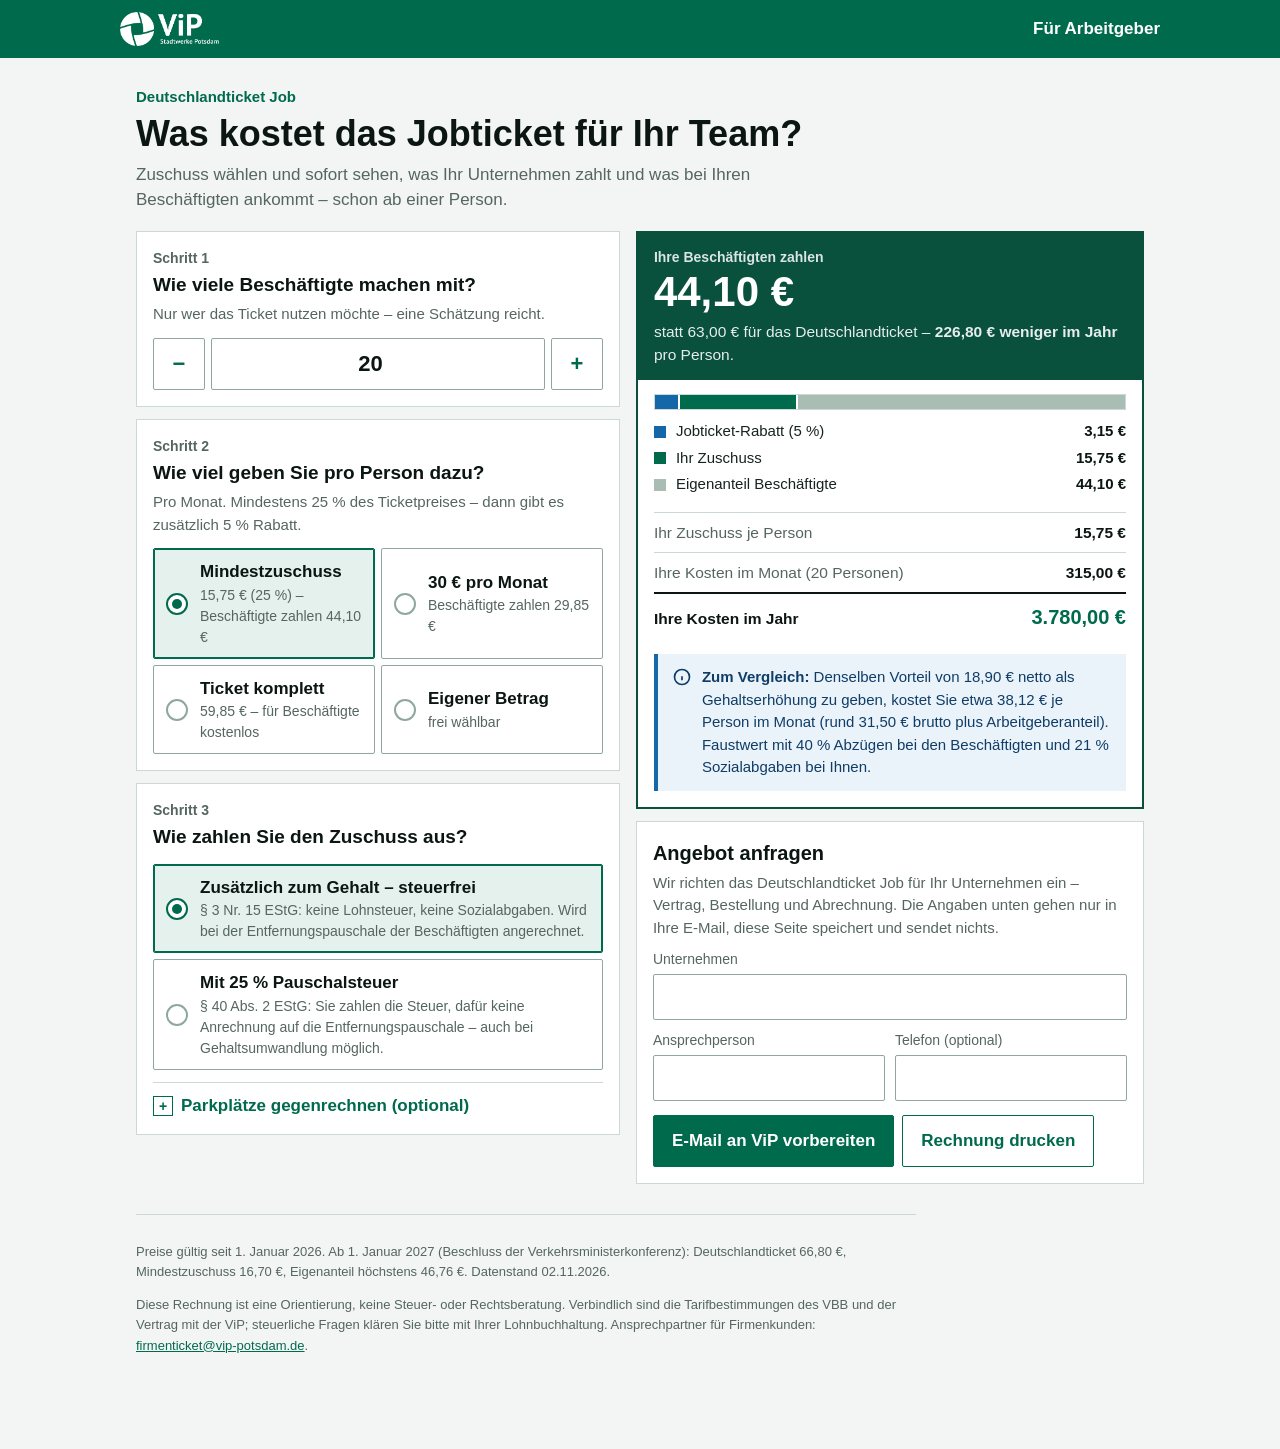
==== jobticket/index.html @ 69310c90 "Preispflege fürs Team und sachlicheres Design - preispflege/index.html: Preise im Tarifberater und J" ====
<!doctype html>
<html lang="de">
<head>
<meta charset="utf-8">
<meta name="viewport" content="width=device-width, initial-scale=1, viewport-fit=cover">
<meta name="color-scheme" content="light dark">
<meta name="description" content="Was kostet das Deutschlandticket Job für Ihr Unternehmen? Zuschuss wählen, Kosten und Vorteil für Ihre Beschäftigten sofort sehen.">
<title>Jobticket-Rechner</title>
<style>
/* ============================================================
   ViP Jobticket-Rechner - eine Datei, keine Abhängigkeiten.
   Gestaltung "sachlich": eckig wie Haltestellenbeschilderung,
   flache Flächen, feste Linien, keine Schatten, keine Pillen,
   Systemschrift. Farben: ViP-Waldgrün #006A4D, Dunkelgrün #09503D,
   Seegrün #008963; Windrad-Orange/Blau nur für Hinweise.
   ============================================================ */
:root {
  --page: #F2F5F4;
  --surface: #FFFFFF;
  --tint: #E5F1ED;
  --line: #CBD8D3;
  --line-strong: #8FA79E;
  --ink: #16241F;
  --ink-strong: #0B1612;
  --muted: #55665F;
  --accent: #006A4D;
  --accent-dark: #09503D;
  --on-accent: #FFFFFF;
  --orange: #F39200;
  --blau: #1467A8;
  --warn-bg: #FFF4E0;
  --warn-ink: #5C3A00;
  --info-bg: #EAF2FA;
  --info-ink: #0F3D66;
  --font: "Segoe UI", Roboto, "Helvetica Neue", Arial, "Noto Sans", sans-serif;
}
@media (prefers-color-scheme: dark) {
  :root:not([data-theme="light"]) {
    --page: #0B1512; --surface: #13211C; --tint: #1A3A2F; --line: #2C433A; --line-strong: #4F6D62;
    --ink: #E3ECE8; --ink-strong: #FFFFFF; --muted: #9FB7AD; --accent: #3FB98F; --accent-dark: #3FB98F; --on-accent: #06120E;
    --orange: #F3A733; --blau: #6FB1E8; --warn-bg: #33270F; --warn-ink: #FFD58A; --info-bg: #122A40; --info-ink: #BFDDF7;
  }
}
:root[data-theme="dark"] {
  --page: #0B1512; --surface: #13211C; --tint: #1A3A2F; --line: #2C433A; --line-strong: #4F6D62;
  --ink: #E3ECE8; --ink-strong: #FFFFFF; --muted: #9FB7AD; --accent: #3FB98F; --accent-dark: #3FB98F; --on-accent: #06120E;
  --orange: #F3A733; --blau: #6FB1E8; --warn-bg: #33270F; --warn-ink: #FFD58A; --info-bg: #122A40; --info-ink: #BFDDF7;
}

* { box-sizing: border-box; }
html { -webkit-text-size-adjust: 100%; }
body { margin: 0; background: var(--page); color: var(--ink); font-family: var(--font); font-size: 17px; line-height: 1.5; }
button, select { font: inherit; color: inherit; }
button:focus-visible, a:focus-visible, select:focus-visible { outline: 3px solid var(--orange); outline-offset: 2px; }
.sr-only { position: absolute; width: 1px; height: 1px; overflow: hidden; clip: rect(0 0 0 0); white-space: nowrap; }
.hidden { display: none !important; }

/* ---------- Kopf ---------- */
.topbar { background: #006A4D; color: #FFFFFF; padding: 12px 16px; }
.topbar-inner { max-width: 1040px; margin: 0 auto; display: flex; align-items: center; gap: 12px; }
.logo { height: 34px; width: auto; display: block; }
.topbar-title { font-weight: 600; font-size: 17px; margin-inline-start: auto; }

.shell { max-width: 1040px; margin: 0 auto; padding: 0 16px 80px; }
body.embed .topbar { display: none; }
.intro { padding: 28px 0 18px; max-width: 680px; }
.kicker { font-size: 15px; font-weight: 600; color: var(--accent); margin: 0 0 4px; }
h1 { font-size: clamp(27px, 6vw, 36px); font-weight: 700; line-height: 1.15; margin: 0 0 8px; color: var(--ink-strong); }
.lede { margin: 0; color: var(--muted); }
input { font: inherit; color: inherit; }
input:focus-visible { outline: 3px solid var(--orange); outline-offset: 1px; }

.grid { display: grid; gap: 16px; grid-template-columns: 1fr; align-items: start; }
@media (min-width: 880px) { .grid { grid-template-columns: minmax(0, 1fr) minmax(0, 1.05fr); } .result-col { position: sticky; top: 16px; } }

.card { background: var(--surface); border: 1px solid var(--line); padding: 16px; }
.card + .card { margin-top: 12px; }
.label { font-size: 14px; font-weight: 600; color: var(--muted); margin: 0 0 2px; }
.q-title { font-size: 19px; font-weight: 700; margin: 0; color: var(--ink-strong); }
.q-hint { margin: 4px 0 0; color: var(--muted); font-size: 15px; }

.stepper { display: flex; align-items: stretch; gap: 6px; margin-top: 12px; }
.stepper button { flex: none; width: 52px; border-radius: 2px; border: 1px solid var(--line-strong); background: var(--surface); font-size: 22px; font-weight: 600; cursor: pointer; color: var(--accent); }
.stepper button:hover { border-color: var(--accent); background: var(--tint); }
.num { width: 100%; min-height: 52px; border-radius: 2px; border: 1px solid var(--line-strong); background: var(--surface); padding: 8px 12px; font-size: 22px; font-weight: 700; text-align: center; font-variant-numeric: tabular-nums; color: var(--ink-strong); }
.num:focus { border-color: var(--accent); outline: none; box-shadow: inset 0 0 0 1px var(--accent); }

.options { display: grid; gap: 6px; margin-top: 12px; grid-template-columns: 1fr; }
@media (min-width: 540px) { .options.cols2 { grid-template-columns: 1fr 1fr; } }
.opt { display: flex; align-items: center; gap: 12px; text-align: start; width: 100%; min-height: 54px; padding: 10px 12px; border-radius: 2px; cursor: pointer; background: var(--surface); border: 1px solid var(--line-strong); }
.opt:hover { border-color: var(--accent); background: var(--tint); }
.opt[aria-pressed="true"] { background: var(--tint); border-color: var(--accent); box-shadow: inset 0 0 0 1px var(--accent); }
.opt-main { font-weight: 600; color: var(--ink-strong); display: block; }
.opt-sub { font-size: 14px; color: var(--muted); display: block; font-variant-numeric: tabular-nums; }
.mark { flex: none; width: 22px; height: 22px; border: 2px solid var(--line-strong); border-radius: 50%; position: relative; background: var(--surface); }
.opt[aria-pressed="true"] .mark { border-color: var(--accent); }
.opt[aria-pressed="true"] .mark::after { content: ""; position: absolute; inset: 4px; border-radius: 50%; background: var(--accent); }
.custom { display: flex; align-items: center; gap: 8px; margin-top: 10px; }
.custom .num { font-size: 18px; text-align: end; max-width: 140px; min-height: 46px; }
.custom span { color: var(--muted); font-size: 15px; }

details.more { margin-top: 12px; border-top: 1px solid var(--line); padding-top: 10px; }
details.more summary { cursor: pointer; font-weight: 600; color: var(--accent); list-style: none; display: flex; align-items: center; gap: 8px; }
details.more summary::-webkit-details-marker { display: none; }
details.more summary::before { content: "+"; width: 18px; height: 18px; border: 1px solid var(--accent); display: flex; align-items: center; justify-content: center; font-size: 14px; line-height: 1; }
details.more[open] summary::before { content: "−"; }
.fields { display: grid; gap: 10px; margin-top: 10px; grid-template-columns: 1fr 1fr; }
.field label { display: block; font-size: 14px; color: var(--muted); margin-bottom: 4px; }
.field input { width: 100%; min-height: 46px; border-radius: 2px; border: 1px solid var(--line-strong); background: var(--surface); padding: 8px 12px; font-size: 17px; color: var(--ink-strong); }
.field input:focus { border-color: var(--accent); outline: none; box-shadow: inset 0 0 0 1px var(--accent); }
.field.wide { grid-column: 1 / -1; }

.result-card { padding: 0; border: 2px solid var(--accent-dark); }
.result-head { padding: 14px 16px; background: var(--accent-dark); color: var(--on-accent); }
.result-title { font-size: 14px; font-weight: 600; margin: 0 0 2px; opacity: .85; }
.big { font-size: clamp(32px, 7vw, 42px); font-weight: 700; line-height: 1.05; font-variant-numeric: tabular-nums; }
.big-sub { margin-top: 6px; font-size: 15.5px; opacity: .9; }
.big-sub b { font-weight: 700; }
.result-body { padding: 14px 16px 16px; }
.bar { display: flex; height: 16px; background: var(--page); border: 1px solid var(--line); }
.bar span { display: block; height: 100%; transition: width .2s; }
.bar span + span { border-inline-start: 2px solid var(--surface); }
.legend { list-style: none; margin: 10px 0 0; padding: 0; display: grid; gap: 4px; font-size: 15px; }
.legend li { display: flex; align-items: center; gap: 10px; }
.legend .sw { flex: none; width: 12px; height: 12px; }
.legend .what { flex: 1; }
.legend .val { font-variant-numeric: tabular-nums; font-weight: 600; color: var(--ink-strong); }
:root { --bar-rabatt: #1467A8; --bar-ag: #006A4D; --bar-an: #A9BDB5; }
.rows { margin: 16px 0 0; }
.row { display: flex; justify-content: space-between; align-items: baseline; gap: 12px; padding: 8px 0; border-top: 1px solid var(--line); font-size: 15.5px; }
.row .k { color: var(--muted); }
.row .v { font-weight: 700; color: var(--ink-strong); font-variant-numeric: tabular-nums; white-space: nowrap; }
.row.total { border-top: 2px solid var(--ink-strong); }
.row.total .k { color: var(--ink-strong); font-weight: 700; }
.row.total .v { color: var(--accent); font-size: 20px; }
.note { padding: 12px 14px; font-size: 15px; display: flex; gap: 10px; align-items: flex-start; margin-top: 14px; border-inline-start: 4px solid; }
.note.warn { background: var(--warn-bg); color: var(--warn-ink); border-color: var(--orange); }
.note.info { background: var(--info-bg); color: var(--info-ink); border-color: var(--blau); }
.note .ico { flex: none; width: 20px; height: 20px; margin-top: 1px; }
.note b { font-weight: 700; }

.cta { margin-top: 16px; }
.cta h2 { font-size: 20px; margin: 0 0 4px; color: var(--ink-strong); }
.actions { display: flex; gap: 8px; flex-wrap: wrap; margin-top: 14px; }
.btn { border: 1px solid var(--accent); border-radius: 2px; padding: 12px 18px; font-weight: 600; cursor: pointer; background: var(--accent); color: var(--on-accent); text-decoration: none; display: inline-block; }
.btn:hover { background: var(--accent-dark); border-color: var(--accent-dark); }
.btn.secondary { background: var(--surface); color: var(--accent); }
.btn.secondary:hover { background: var(--tint); }

.footer { margin-top: 30px; padding-top: 14px; border-top: 1px solid var(--line); font-size: 13px; color: var(--muted); line-height: 1.55; max-width: 780px; }
.footer a { color: var(--accent); }

@media (prefers-reduced-motion: reduce) { * { transition: none !important; } }
@media print {
  body { background: #fff; color: #000; }
  .topbar, .actions, .stepper button { display: none !important; }
  .grid { grid-template-columns: 1fr 1fr; }
  .result-col { position: static; }
}
</style>
</head>
<body>

<header class="topbar">
  <div class="topbar-inner">
    <img class="logo" src="[data-uri]" alt="ViP Verkehrsbetrieb Potsdam">
    <div class="topbar-title">Für Arbeitgeber</div>
  </div>
</header>

<main class="shell">
  <section class="intro">
    <p class="kicker">Deutschlandticket Job</p>
    <h1>Was kostet das Jobticket für Ihr Team?</h1>
    <p class="lede">Zuschuss wählen und sofort sehen, was Ihr Unternehmen zahlt und was bei Ihren Beschäftigten ankommt – schon ab einer Person.</p>
  </section>

  <div class="grid">
    <!-- ============ Eingaben ============ -->
    <div>
      <section class="card">
        <p class="label">Schritt 1</p>
        <h2 class="q-title">Wie viele Beschäftigte machen mit?</h2>
        <p class="q-hint">Nur wer das Ticket nutzen möchte – eine Schätzung reicht.</p>
        <div class="stepper">
          <button type="button" id="minus" aria-label="Eine Person weniger">−</button>
          <label class="sr-only" for="anzahl">Anzahl Beschäftigte</label>
          <input class="num" id="anzahl" type="number" inputmode="numeric" min="1" max="100000" step="1" value="20">
          <button type="button" id="plus" aria-label="Eine Person mehr">+</button>
        </div>
      </section>

      <section class="card">
        <p class="label">Schritt 2</p>
        <h2 class="q-title">Wie viel geben Sie pro Person dazu?</h2>
        <p class="q-hint" id="zuschuss-hint">Pro Monat. Mindestens 25 % des Ticketpreises – dann gibt es zusätzlich 5 % Rabatt.</p>
        <div class="options cols2" id="zuschuss-opts" role="group" aria-label="Zuschuss pro Person"></div>
        <div class="custom" id="custom-row">
          <label class="sr-only" for="zuschuss-eigen">Eigener Zuschuss in Euro</label>
          <input class="num" id="zuschuss-eigen" type="number" inputmode="decimal" min="0" step="0.5" value="25">
          <span id="custom-hint">€ pro Person und Monat</span>
        </div>
      </section>

      <section class="card">
        <p class="label">Schritt 3</p>
        <h2 class="q-title">Wie zahlen Sie den Zuschuss aus?</h2>
        <div class="options" id="steuer-opts" role="group" aria-label="Steuerliche Behandlung">
          <button class="opt" type="button" data-steuer="frei"><span class="mark"></span><span>
            <span class="opt-main">Zusätzlich zum Gehalt – steuerfrei</span>
            <span class="opt-sub">§ 3 Nr. 15 EStG: keine Lohnsteuer, keine Sozialabgaben. Wird bei der Entfernungspauschale der Beschäftigten angerechnet.</span></span></button>
          <button class="opt" type="button" data-steuer="pauschal"><span class="mark"></span><span>
            <span class="opt-main" id="pauschal-titel">Mit 25 % Pauschalsteuer</span>
            <span class="opt-sub">§ 40 Abs. 2 EStG: Sie zahlen die Steuer, dafür keine Anrechnung auf die Entfernungspauschale – auch bei Gehaltsumwandlung möglich.</span></span></button>
        </div>
        <details class="more" id="park-details">
          <summary>Parkplätze gegenrechnen (optional)</summary>
          <div class="fields">
            <div class="field"><label for="park-kosten">Kosten je Stellplatz / Monat</label><input id="park-kosten" type="number" inputmode="decimal" min="0" step="5" placeholder="z. B. 80"></div>
            <div class="field"><label for="park-anzahl">Stellplätze, die frei würden</label><input id="park-anzahl" type="number" inputmode="numeric" min="0" step="1" placeholder="z. B. 5"></div>
          </div>
        </details>
      </section>
    </div>

    <!-- ============ Ergebnis ============ -->
    <div class="result-col">
      <section class="card result-card" aria-live="polite">
        <div class="result-head">
          <p class="result-title">Ihre Beschäftigten zahlen</p>
          <div class="big" id="r-an"></div>
          <div class="big-sub" id="r-an-sub"></div>
        </div>
        <div class="result-body">
          <div class="split">
            <div class="bar" id="r-bar" aria-hidden="true"></div>
            <ul class="legend" id="r-legend"></ul>
          </div>
          <div class="rows" id="r-rows"></div>
          <div id="r-notes"></div>
        </div>
      </section>

      <section class="card cta" id="kontakt">
        <h2>Angebot anfragen</h2>
        <p class="q-hint">Wir richten das Deutschlandticket Job für Ihr Unternehmen ein – Vertrag, Bestellung und Abrechnung. Die Angaben unten gehen nur in Ihre E-Mail, diese Seite speichert und sendet nichts.</p>
        <div class="fields">
          <div class="field wide"><label for="k-firma">Unternehmen</label><input id="k-firma" type="text" autocomplete="organization"></div>
          <div class="field"><label for="k-name">Ansprechperson</label><input id="k-name" type="text" autocomplete="name"></div>
          <div class="field"><label for="k-tel">Telefon (optional)</label><input id="k-tel" type="tel" autocomplete="tel"></div>
        </div>
        <div class="actions">
          <a class="btn" id="mail" href="#">E-Mail an ViP vorbereiten</a>
          <button class="btn secondary" type="button" id="print">Rechnung drucken</button>
        </div>
      </section>
    </div>
  </div>

  <footer class="footer">
    <p id="stand-line"></p>
    <p>Diese Rechnung ist eine Orientierung, keine Steuer- oder Rechtsberatung. Verbindlich sind die Tarifbestimmungen des VBB und der Vertrag mit der ViP; steuerliche Fragen klären Sie bitte mit Ihrer Lohnbuchhaltung. Ansprechpartner für Firmenkunden: <a href="mailto:firmenticket@vip-potsdam.de">firmenticket@vip-potsdam.de</a>.</p>
  </footer>
</main>

<!-- ============================================================
     DATEN - am einfachsten mit preispflege/index.html ändern.
     Preise als Paar [laufendes Jahr, Folgejahr].
     ============================================================ -->
<script id="jobticket-data" type="application/json">
{
  "stand": "2026-11-02",
  "jahre": [
    { "key": "2026", "ab": "2026-01-01", "hinweis": "" },
    { "key": "2027", "ab": "2027-01-01", "hinweis": "Beschluss der Verkehrsministerkonferenz" }
  ],
  "dticket": [63.00, 66.80],
  "rabattProzent": 5,
  "mindestzuschussProzent": 25,
  "pauschalsteuerProzent": 25,
  "soliProzent": 5.5,
  "faustwert": {
    "abzuegeBeschaeftigteProzent": 40,
    "svArbeitgeberProzent": 21
  },
  "email": "firmenticket@vip-potsdam.de"
}
</script>

<!-- ============================================================
     RECHENLOGIK - reine Funktion ohne DOM, getestet mit
     node jobticket/test/rechner-test.mjs
     ============================================================ -->
<script id="jobticket-engine">
var JobticketRechner = (function () {
  'use strict';
  function r2(x) { return Math.round(x * 100) / 100; }
  function eur(x) {
    var s = Math.abs(x).toFixed(2).split('.');
    s[0] = s[0].replace(/\B(?=(\d{3})+(?!\d))/g, '.');
    return (x < 0 ? '−' : '') + s[0] + ',' + s[1] + ' €';
  }

  // e = { jahrIndex, anzahl, zuschuss: Zahl oder 'min' oder 'voll', steuer: 'frei'|'pauschal',
  //       parkKosten, parkAnzahl }
  function rechnen(e, D) {
    var j = e.jahrIndex || 0;
    var n = Math.max(1, Math.floor(Number(e.anzahl) || 1));
    var preis = D.dticket[j];
    var rabatt = r2(preis * D.rabattProzent / 100);
    var jobPreis = r2(preis - rabatt);
    var minZ = r2(preis * D.mindestzuschussProzent / 100);

    var z;
    if (e.zuschuss === 'min') z = minZ;
    else if (e.zuschuss === 'voll') z = jobPreis;
    else z = r2(Math.max(0, Number(e.zuschuss) || 0));
    var gekappt = z > jobPreis;
    if (gekappt) z = jobPreis;
    var zulaessig = z + 0.001 >= minZ;

    // Unter dem Mindestzuschuss gibt es kein Deutschlandticket Job:
    // Beschäftigte zahlen dann den normalen Preis abzüglich Zuschuss.
    var an = zulaessig ? r2(jobPreis - z) : r2(Math.max(0, preis - z));
    var pauschal = e.steuer === 'pauschal';
    var steuer = pauschal ? r2(z * D.pauschalsteuerProzent / 100 * (1 + D.soliProzent / 100)) : 0;
    var agPerson = r2(z + steuer);
    var agMonat = r2(agPerson * n);
    var parkKosten = Math.max(0, Number(e.parkKosten) || 0);
    var parkAnzahl = Math.max(0, Math.floor(Number(e.parkAnzahl) || 0));
    var park = r2(parkKosten * parkAnzahl);

    // Faustwert: Welche Gehaltserhöhung bringt netto denselben Vorteil?
    var vorteil = r2(preis - an);
    var abzug = D.faustwert.abzuegeBeschaeftigteProzent / 100;
    var brutto = r2(vorteil / (1 - abzug));
    var bruttoAG = r2(brutto * (1 + D.faustwert.svArbeitgeberProzent / 100));

    return {
      anzahl: n, preis: preis, rabatt: zulaessig ? rabatt : 0, jobPreis: jobPreis, mindestzuschuss: minZ,
      zuschuss: z, zulaessig: zulaessig, gekappt: gekappt, beschaeftigte: an,
      vorteilProPerson: vorteil, vorteilJahr: r2(vorteil * 12),
      steuerProPerson: steuer, arbeitgeberProPerson: agPerson,
      arbeitgeberMonat: agMonat, arbeitgeberJahr: r2(agMonat * 12),
      parkMonat: park, nettoMonat: r2(agMonat - park), nettoJahr: r2((agMonat - park) * 12),
      gehaltBrutto: brutto, gehaltArbeitgeber: bruttoAG, gehaltArbeitgeberMonat: r2(bruttoAG * n)
    };
  }

  return { rechnen: rechnen, eur: eur };
})();
</script>

<script>
(function () {
  'use strict';
  var D = JSON.parse(document.getElementById('jobticket-data').textContent);
  var R = JobticketRechner, eur = R.eur;
  var params = new URLSearchParams(location.search);
  if (params.get('embed') === '1') document.body.classList.add('embed');
  var jahrIndex = 0;
  var heute = new Date();
  D.jahre.forEach(function (y, i) { if (new Date(y.ab) <= heute) jahrIndex = i; });
  if (params.get('jahr')) D.jahre.forEach(function (y, i) { if (y.key === params.get('jahr')) jahrIndex = i; });

  var state = { anzahl: 20, zuschuss: 'min', eigen: 25, steuer: 'frei', parkKosten: '', parkAnzahl: '' };

  // Zustand im Hash, damit Vertrieb einen fertig gerechneten Link verschicken kann.
  (function readHash() {
    var h = new URLSearchParams(location.hash.replace(/^#/, ''));
    if (h.get('n')) state.anzahl = Math.max(1, parseInt(h.get('n'), 10) || 20);
    if (h.get('z')) {
      if (h.get('z') === 'min' || h.get('z') === 'voll' || h.get('z') === '30') state.zuschuss = h.get('z');
      else { state.zuschuss = 'eigen'; state.eigen = parseFloat(h.get('z').replace(',', '.')) || 0; }
    }
    if (h.get('s') === 'pauschal') state.steuer = 'pauschal';
    if (h.get('pk')) state.parkKosten = h.get('pk');
    if (h.get('pa')) state.parkAnzahl = h.get('pa');
  })();
  function writeHash() {
    var h = new URLSearchParams();
    h.set('n', state.anzahl);
    h.set('z', state.zuschuss === 'eigen' ? String(state.eigen) : state.zuschuss);
    if (state.steuer !== 'frei') h.set('s', state.steuer);
    if (state.parkKosten) h.set('pk', state.parkKosten);
    if (state.parkAnzahl) h.set('pa', state.parkAnzahl);
    try { history.replaceState(null, '', '#' + h.toString()); } catch (e) { /* sandboxed */ }
  }

  var $ = function (id) { return document.getElementById(id); };
  function pz(x) { return String(x).replace('.', ',') + ' %'; }
  // Prozentsätze stehen in den Daten - die Texte folgen ihnen.
  $('zuschuss-hint').textContent = 'Pro Monat. Mindestens ' + pz(D.mindestzuschussProzent) + ' des Ticketpreises – dann gibt es zusätzlich ' + pz(D.rabattProzent) + ' Rabatt.';
  $('pauschal-titel').textContent = 'Mit ' + pz(D.pauschalsteuerProzent) + ' Pauschalsteuer';
  var basis = R.rechnen({ jahrIndex: jahrIndex, anzahl: 1, zuschuss: 'min' }, D);

  // Zuschuss-Optionen mit den Beträgen des gültigen Jahres
  var OPTS = [
    { v: 'min', main: 'Mindestzuschuss', sub: eur(basis.mindestzuschuss) + ' (' + pz(D.mindestzuschussProzent) + ') – Beschäftigte zahlen ' + eur(basis.jobPreis - basis.mindestzuschuss) },
    { v: '30', main: '30 € pro Monat', sub: 'Beschäftigte zahlen ' + eur(basis.jobPreis - 30) },
    { v: 'voll', main: 'Ticket komplett', sub: eur(basis.jobPreis) + ' – für Beschäftigte kostenlos' },
    { v: 'eigen', main: 'Eigener Betrag', sub: 'frei wählbar' }
  ];
  $('zuschuss-opts').innerHTML = OPTS.map(function (o) {
    return '<button class="opt" type="button" data-zuschuss="' + o.v + '"><span class="mark"></span><span><span class="opt-main">' + o.main + '</span><span class="opt-sub">' + o.sub + '</span></span></button>';
  }).join('');

  function zuschussWert() {
    if (state.zuschuss === 'min' || state.zuschuss === 'voll') return state.zuschuss;
    if (state.zuschuss === '30') return 30;
    return state.eigen;
  }

  var ICON_INFO = '<svg class="ico" viewBox="0 0 24 24" fill="none" stroke="currentColor" stroke-width="2"><circle cx="12" cy="12" r="9"/><path d="M12 11v5M12 8h.01"/></svg>';
  var ICON_WARN = '<svg class="ico" viewBox="0 0 24 24" fill="none" stroke="currentColor" stroke-width="2"><path d="M12 3l9.5 16.5h-19L12 3z"/><path d="M12 10v4M12 17h.01"/></svg>';
  function row(k, v, cls) { return '<div class="row' + (cls ? ' ' + cls : '') + '"><span class="k">' + k + '</span><span class="v">' + v + '</span></div>'; }
  function pers(n) { return n === 1 ? '1 Person' : n.toLocaleString('de-DE') + ' Personen'; }

  function setVal(id, v) { var el = $(id); if (document.activeElement !== el) el.value = v; }
  function render() {
    // Felder, in denen gerade getippt wird, nicht überschreiben ("25," bliebe sonst nicht stehen).
    setVal('anzahl', state.anzahl); setVal('zuschuss-eigen', state.eigen);
    $('custom-row').classList.toggle('hidden', state.zuschuss !== 'eigen');
    document.querySelectorAll('[data-zuschuss]').forEach(function (b) { b.setAttribute('aria-pressed', String(b.dataset.zuschuss === state.zuschuss)); });
    document.querySelectorAll('[data-steuer]').forEach(function (b) { b.setAttribute('aria-pressed', String(b.dataset.steuer === state.steuer)); });
    setVal('park-kosten', state.parkKosten); setVal('park-anzahl', state.parkAnzahl);
    if (state.parkKosten || state.parkAnzahl) $('park-details').open = true;

    var r = R.rechnen({ jahrIndex: jahrIndex, anzahl: state.anzahl, zuschuss: zuschussWert(), steuer: state.steuer,
      parkKosten: state.parkKosten, parkAnzahl: state.parkAnzahl }, D);

    $('r-an').textContent = eur(r.beschaeftigte);
    $('r-an-sub').innerHTML = 'statt ' + eur(r.preis) + ' für das Deutschlandticket – <b>' + eur(r.vorteilJahr) + ' weniger im Jahr</b> pro Person.';

    var parts = [
      { w: r.rabatt, c: 'var(--bar-rabatt)', t: 'Jobticket-Rabatt (' + pz(D.rabattProzent) + ')' },
      { w: r.zuschuss, c: 'var(--bar-ag)', t: 'Ihr Zuschuss' },
      { w: r.beschaeftigte, c: 'var(--bar-an)', t: 'Eigenanteil Beschäftigte' }
    ];
    $('r-bar').innerHTML = parts.filter(function (p) { return p.w > 0; }).map(function (p) {
      return '<span style="width:' + (p.w / r.preis * 100).toFixed(2) + '%;background:' + p.c + '"></span>';
    }).join('');
    $('r-legend').innerHTML = parts.map(function (p) {
      return '<li><span class="sw" style="background:' + p.c + '"></span><span class="what">' + p.t + '</span><span class="val">' + eur(p.w) + '</span></li>';
    }).join('');

    var rows = row('Ihr Zuschuss je Person', eur(r.zuschuss));
    if (r.steuerProPerson) rows += row('Pauschalsteuer inkl. Soli je Person', eur(r.steuerProPerson));
    rows += row('Ihre Kosten im Monat (' + pers(r.anzahl) + ')', eur(r.arbeitgeberMonat));
    if (r.parkMonat > 0) rows += row('Weniger Kosten für Stellplätze', eur(-r.parkMonat));
    rows += row('Ihre Kosten im Jahr', eur(r.parkMonat > 0 ? r.nettoJahr : r.arbeitgeberJahr), 'total');
    $('r-rows').innerHTML = rows;

    var notes = '';
    if (!r.zulaessig) {
      notes += '<div class="note warn">' + ICON_WARN + '<span><b>Unter dem Mindestzuschuss von ' + eur(r.mindestzuschuss) + '</b> ist das Deutschlandticket Job nicht möglich – es entfällt auch der Rabatt. Ihre Beschäftigten zahlen dann den normalen Preis abzüglich Ihres Zuschusses.</span></div>';
    }
    if (r.gekappt) {
      notes += '<div class="note info">' + ICON_INFO + '<span>Mehr als ' + eur(r.jobPreis) + ' sind nicht nötig – damit ist das Ticket für Ihre Beschäftigten bereits kostenlos.</span></div>';
    }
    if (r.zulaessig && r.vorteilProPerson > 0) {
      notes += '<div class="note info">' + ICON_INFO + '<span><b>Zum Vergleich:</b> Denselben Vorteil von ' + eur(r.vorteilProPerson) + ' netto als Gehaltserhöhung zu geben, kostet Sie etwa ' + eur(r.gehaltArbeitgeber) + ' je Person im Monat (rund ' + eur(r.gehaltBrutto) + ' brutto plus Arbeitgeberanteil). Faustwert mit ' + D.faustwert.abzuegeBeschaeftigteProzent + ' % Abzügen bei den Beschäftigten und ' + D.faustwert.svArbeitgeberProzent + ' % Sozialabgaben bei Ihnen.</span></div>';
    }
    $('r-notes').innerHTML = notes;

    var naechstes = D.jahre[jahrIndex + 1];
    var rNext = naechstes ? R.rechnen({ jahrIndex: jahrIndex + 1, anzahl: 1, zuschuss: 'min' }, D) : null;
    var jetzt = D.jahre[jahrIndex];
    $('stand-line').textContent = 'Preise gültig seit 1. Januar ' + jetzt.key + (jetzt.hinweis ? ' (' + jetzt.hinweis + ')' : '') + '.'
      + (rNext ? ' Ab 1. Januar ' + naechstes.key + (naechstes.hinweis ? ' (' + naechstes.hinweis + ')' : '') + ': Deutschlandticket ' + eur(rNext.preis) + ', Mindestzuschuss ' + eur(rNext.mindestzuschuss) + ', Eigenanteil höchstens ' + eur(rNext.beschaeftigte) + '.' : '')
      + ' Datenstand ' + D.stand.split('-').reverse().join('.') + '.';

    updateMail(r);
    writeHash();
  }

  function updateMail(r) {
    var firma = $('k-firma').value.trim(), name = $('k-name').value.trim(), tel = $('k-tel').value.trim();
    var body = [
      'Guten Tag,',
      '',
      'wir interessieren uns für das Deutschlandticket Job' + (firma ? ' für ' + firma : '') + '.',
      '',
      'Unsere Rechnung mit dem ViP-Jobticket-Rechner:',
      '- Beschäftigte: etwa ' + r.anzahl,
      '- Zuschuss je Person und Monat: ' + eur(r.zuschuss),
      '- Eigenanteil der Beschäftigten: ' + eur(r.beschaeftigte),
      '- Steuerliche Behandlung: ' + (state.steuer === 'pauschal' ? pz(D.pauschalsteuerProzent) + ' Pauschalsteuer' : 'steuerfrei zusätzlich zum Gehalt'),
      '',
      'Bitte melden Sie sich für ein Angebot.',
      '',
      'Viele Grüße',
      name || '',
      firma || '',
      tel ? 'Telefon: ' + tel : '',
      '',
      'Link zur Rechnung: ' + location.href
    ].join('\n').replace(/\n{3,}/g, '\n\n');
    var subject = 'Anfrage Deutschlandticket Job' + (firma ? ' – ' + firma : '');
    $('mail').href = 'mailto:' + D.email + '?subject=' + encodeURIComponent(subject) + '&body=' + encodeURIComponent(body);
  }

  // ---------- Bedienung ----------
  function setAnzahl(v) { state.anzahl = Math.min(100000, Math.max(1, Math.floor(v) || 1)); render(); }
  $('minus').addEventListener('click', function () { setAnzahl(state.anzahl - 1); });
  $('plus').addEventListener('click', function () { setAnzahl(state.anzahl + 1); });
  $('anzahl').addEventListener('change', function (e) { setAnzahl(parseInt(e.target.value, 10)); });
  $('anzahl').addEventListener('input', function (e) { var v = parseInt(e.target.value, 10); if (v >= 1) { state.anzahl = Math.min(100000, v); render(); } });
  $('zuschuss-opts').addEventListener('click', function (e) {
    var b = e.target.closest('[data-zuschuss]'); if (!b) return;
    state.zuschuss = b.dataset.zuschuss; render();
    if (state.zuschuss === 'eigen') $('zuschuss-eigen').focus();
  });
  $('zuschuss-eigen').addEventListener('input', function (e) { state.eigen = parseFloat(String(e.target.value).replace(',', '.')) || 0; render(); });
  $('steuer-opts').addEventListener('click', function (e) {
    var b = e.target.closest('[data-steuer]'); if (!b) return;
    state.steuer = b.dataset.steuer; render();
  });
  ['park-kosten', 'park-anzahl'].forEach(function (id) {
    $(id).addEventListener('input', function (e) { state[id === 'park-kosten' ? 'parkKosten' : 'parkAnzahl'] = e.target.value; render(); });
  });
  ['k-firma', 'k-name', 'k-tel'].forEach(function (id) {
    $(id).addEventListener('input', function () { render(); });
  });
  $('print').addEventListener('click', function () { window.print(); });

  render();
})();
</script>
</body>
</html>
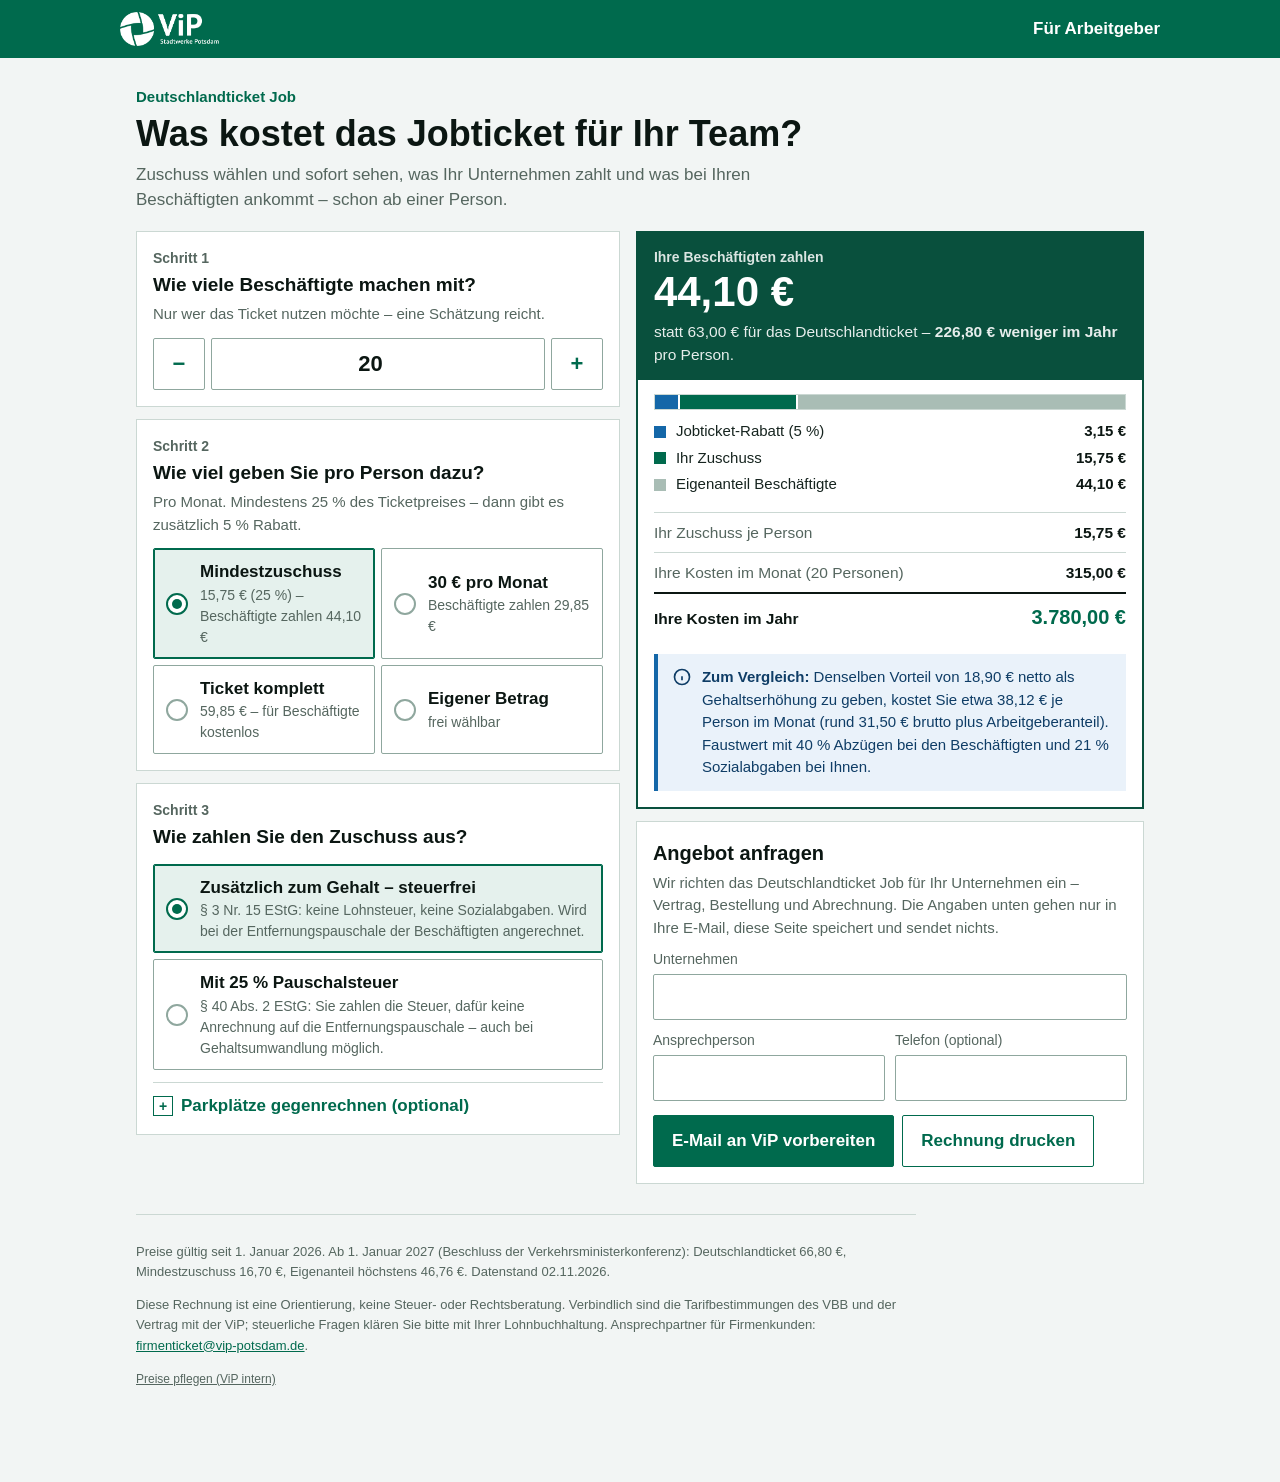
==== commit ea64fba6: "Preispflege direkt in den Tools, rote Rahmen für Kundenzentren - Tarifberater und Jobticket-Rechner:" ====
--- a/jobticket/index.html
+++ b/jobticket/index.html
@@ -149,6 +149,7 @@
 
 .footer { margin-top: 30px; padding-top: 14px; border-top: 1px solid var(--line); font-size: 13px; color: var(--muted); line-height: 1.55; max-width: 780px; }
 .footer a { color: var(--accent); }
+.footer .pflege-link { color: var(--muted); font-size: 12px; }
 
 @media (prefers-reduced-motion: reduce) { * { transition: none !important; } }
 @media print {
@@ -158,6 +159,11 @@
   .result-col { position: static; }
 }
 </style>
+<script id="pflege-quelle">
+if (/[?&]pflege(=|&|$)/.test(location.search)) document.addEventListener('DOMContentLoaded', function () {
+  window.PflegeQuelle = '<!doctype html>\n' + document.documentElement.outerHTML;
+});
+</script>
 </head>
 <body>
 
@@ -260,6 +266,7 @@
   <footer class="footer">
     <p id="stand-line"></p>
     <p>Diese Rechnung ist eine Orientierung, keine Steuer- oder Rechtsberatung. Verbindlich sind die Tarifbestimmungen des VBB und der Vertrag mit der ViP; steuerliche Fragen klären Sie bitte mit Ihrer Lohnbuchhaltung. Ansprechpartner für Firmenkunden: <a href="mailto:firmenticket@vip-potsdam.de">firmenticket@vip-potsdam.de</a>.</p>
+    <p><a class="pflege-link" href="?pflege">Preise pflegen (ViP intern)</a></p>
   </footer>
 </main>
 
@@ -352,7 +359,9 @@
 </script>
 
 <script>
-(function () {
+// Start erst nach dem Laden: so kann die Preispflege (?pflege) vorher die
+// unveränderte Seite sichern.
+document.addEventListener('DOMContentLoaded', function () {
   'use strict';
   var D = JSON.parse(document.getElementById('jobticket-data').textContent);
   var R = JobticketRechner, eur = R.eur;
@@ -525,7 +534,462 @@
   $('print').addEventListener('click', function () { window.print(); });
 
   render();
+});
+</script>
+<!-- PFLEGE:START - eingebaut aus preispflege/ (dort ändern, dann node preispflege/einbauen.mjs) -->
+<script id="pflege-kern">
+var PreisPflege = (function () {
+  'use strict';
+
+  var TOOLS = {
+    tarif: { dataId: 'tarif-data', name: 'Tarifberater' },
+    job: { dataId: 'jobticket-data', name: 'Jobticket-Rechner' }
+  };
+
+  function dataRegex(id) { return new RegExp('(<script id="' + id + '" type="application/json">)([\\s\\S]*?)(<\/script>)'); }
+
+  // Erkennt das Tool und liest den Datenblock.
+  function findData(html) {
+    for (var k in TOOLS) {
+      var m = html.match(dataRegex(TOOLS[k].dataId));
+      if (m) return { tool: k, name: TOOLS[k].name, data: JSON.parse(m[2]) };
+    }
+    return null;
+  }
+
+  function isPair(v) { return Array.isArray(v) && v.length === 2 && typeof v[0] === 'number' && typeof v[1] === 'number'; }
+  function r2(x) { return Math.round(x * 100) / 100; }
+
+  // JSON im selben gut lesbaren Format wie von Hand gepflegt: Preispaare und
+  // kurze Objekte in einer Zeile, Preise immer mit zwei Nachkommastellen.
+  function serialize(v, ind) {
+    ind = ind || '';
+    var nx = ind + '  ';
+    if (isPair(v)) return '[' + v[0].toFixed(2) + ', ' + v[1].toFixed(2) + ']';
+    if (Array.isArray(v)) {
+      if (v.every(function (x) { return x === null || typeof x !== 'object'; })) return JSON.stringify(v).replace(/,/g, ', ');
+      return '[\n' + v.map(function (x) { return nx + inline(x); }).join(',\n') + '\n' + ind + ']';
+    }
+    if (v && typeof v === 'object') {
+      var keys = Object.keys(v);
+      var one = inline(v);
+      if (one.length + ind.length <= 110 && keys.every(function (k) { var x = v[k]; return !x || typeof x !== 'object' || isPair(x); })) return one;
+      return '{\n' + keys.map(function (k) { return nx + JSON.stringify(k) + ': ' + serialize(v[k], nx); }).join(',\n') + '\n' + ind + '}';
+    }
+    return JSON.stringify(v);
+  }
+  function inline(v) {
+    if (isPair(v)) return serialize(v);
+    if (Array.isArray(v)) return '[' + v.map(inline).join(', ') + ']';
+    if (v && typeof v === 'object') return '{ ' + Object.keys(v).map(function (k) { return JSON.stringify(k) + ': ' + inline(v[k]); }).join(', ') + ' }';
+    return JSON.stringify(v);
+  }
+
+  function replaceData(html, tool, data) {
+    var re = dataRegex(TOOLS[tool].dataId);
+    if (!re.test(html)) throw new Error('Datenblock nicht gefunden');
+    var json = '\n' + serialize(data) + '\n';
+    return html.replace(re, function (m, a, b, c) { return a + json + c; });
+  }
+
+  // Alle Preispaare und Einzelwerte mit Pfad, in Dateireihenfolge.
+  var SKIP = { stand: 1, jahre: 1, abgeleitet: 1 };
+  function flatten(data) {
+    var out = [];
+    (function walk(o, path) {
+      Object.keys(o).forEach(function (k) {
+        if (!path.length && SKIP[k]) return;
+        var v = o[k], p = path.concat(k);
+        if (isPair(v)) out.push({ path: p, kind: 'pair', value: v });
+        else if (typeof v === 'number') out.push({ path: p, kind: 'number', value: v });
+        else if (typeof v === 'string') out.push({ path: p, kind: 'text', value: v });
+        else if (v && typeof v === 'object' && !Array.isArray(v)) walk(v, p);
+      });
+    })(data, []);
+    return out;
+  }
+  function getPath(o, p) { return p.reduce(function (a, k) { return a == null ? a : a[k]; }, o); }
+  function setPath(o, p, v) { var last = p[p.length - 1]; getPath(o, p.slice(0, -1))[last] = v; }
+
+  // Jahreswechsel: Folgejahr wird laufendes Jahr, neues Folgejahr = Vorjahr + 1.
+  function yearRollover(data, heute) {
+    var d = JSON.parse(JSON.stringify(data));
+    var next = d.jahre[1];
+    var neu = String(Number(next.key) + 1);
+    d.jahre = [{ key: next.key, ab: next.ab, hinweis: '' }, { key: neu, ab: neu + '-01-01', hinweis: 'Preise noch nicht veröffentlicht' }];
+    flatten(d).forEach(function (f) { if (f.kind === 'pair') setPath(d, f.path, [f.value[1], f.value[1]]); });
+    if (heute) d.stand = heute;
+    return d;
+  }
+
+  // Beschriftung für Menschen. Unbekannte Felder zeigen ihren Pfad.
+  var NAMES = {
+    'fahrtenProMonat.einmal': 'Fahrten pro Monat bei „eine einzelne Fahrt“', 'fahrtenProMonat.tag': 'Fahrten bei „mehrere Fahrten an einem Tag“',
+    'fahrtenProMonat.gelegentlich': 'Fahrten pro Monat bei „ein paar Mal im Monat“', 'fahrtenProMonat.wenig': 'Fahrten pro Monat bei „1 bis 2 Tage pro Woche“',
+    'fahrtenProMonat.oft': 'Fahrten pro Monat bei „fast täglich“',
+    'potsdam.kurz': 'Kurzstrecke Potsdam', 'potsdam.ab': 'Einzelfahrausweis Potsdam AB', 'potsdam.ab4': '4-Fahrten-Karte Potsdam AB',
+    'potsdam.abc': 'Einzelfahrausweis Potsdam ABC', 'potsdam.abc4': '4-Fahrten-Karte Potsdam ABC',
+    'potsdam.anschlussC': 'Anschlussfahrausweis Bereich C', 'potsdam.anschlussBerlinAB': 'Anschlussfahrausweis Potsdam → Berlin AB',
+    'potsdam.tagAB': '24-Stunden-Karte Potsdam AB', 'potsdam.tagABC': '24-Stunden-Karte Potsdam ABC',
+    'berlin.ab': 'Einzelfahrausweis Berlin AB', 'berlin.abc': 'Einzelfahrausweis Berlin ABC', 'berlin.abc4': '4-Fahrten-Karte Berlin ABC',
+    'berlin.tagABC': '24-Stunden-Karte Berlin ABC', 'gesamtnetzTag': 'Tageskarte VBB-Gesamtnetz',
+    'zeit.umweltAB': 'VBB-Umweltkarte Potsdam AB', 'zeit.umweltABC': 'VBB-Umweltkarte Potsdam ABC', 'zeit.umweltBerlinABC': 'VBB-Umweltkarte Berlin ABC',
+    'zeit.gesamtnetz': 'VBB-Umweltkarte Gesamtnetz', 'zeit.azubiAB': 'Schüler/Azubi Potsdam AB', 'zeit.azubiABC': 'Schüler/Azubi Potsdam ABC',
+    'zeit.schuelerticketPotsdam': 'Schülerticket Potsdam', 'zeit.freizeitTicket': 'Freizeitticket', 'zeit.mobilAB': 'Mobilitätsticket Brandenburg Potsdam AB',
+    'zeit.mobilABC': 'Mobilitätsticket Brandenburg Potsdam ABC', 'zeit.dticket': 'Deutschlandticket', 'zeit.dticketJob': 'Deutschlandticket Job (Eigenanteil)',
+    'zeit.dticketAzubi': 'Deutschlandticket Zuschuss Ausbildung', 'zeit.dsemester': 'Deutschlandsemesterticket',
+    'fahrrad.potsdam': 'Fahrrad Potsdam', 'fahrrad.berlin': 'Fahrrad Berlin', 'fahrrad.gesamtnetz': 'Fahrrad VBB-Gesamtnetz',
+    'dticket': 'Deutschlandticket', 'rabattProzent': 'Jobticket-Rabatt in %', 'mindestzuschussProzent': 'Mindestzuschuss Arbeitgeber in % des Ticketpreises',
+    'pauschalsteuerProzent': 'Pauschalsteuer in %', 'soliProzent': 'Solidaritätszuschlag in % der Pauschalsteuer',
+    'faustwert.abzuegeBeschaeftigteProzent': 'Faustwert: Abzüge Beschäftigte in %', 'faustwert.svArbeitgeberProzent': 'Faustwert: Sozialabgaben Arbeitgeber in %',
+    'email': 'E-Mail-Adresse für Anfragen'
+  };
+  var PARTS = { regel: 'Normaltarif', erm: 'ermäßigt', gruppe: 'Kleingruppe bis 5 Personen', monat: 'Monatskarte', abo: 'im Abo, je Monat',
+    eigenanteil: 'Eigenanteil', gesamt: 'voller Preis', einzel: 'Einzelfahrt', einzelABC: 'Einzelfahrt ABC', tag: '24 Stunden', tagABC: '24 Stunden ABC',
+    monatAB: 'Monatskarte AB', monatABC: 'Monatskarte ABC', einmal: 'eine Fahrt', gelegentlich: 'ein paar Mal', wenig: '1–2 Tage pro Woche', oft: 'fast täglich' };
+  function labelFor(path) {
+    var full = path.join('.');
+    if (NAMES[full]) return NAMES[full];
+    for (var n = path.length - 1; n > 0; n--) {
+      var base = NAMES[path.slice(0, n).join('.')];
+      if (base) return base + ' – ' + path.slice(n).map(function (p) { return PARTS[p] || p; }).join(' – ');
+    }
+    return full;
+  }
+  var SECTIONS = { potsdam: 'Potsdam: Einzel-, 4-Fahrten- und Tageskarten', berlin: 'Berlin', gesamtnetzTag: 'VBB-Gesamtnetz', zeit: 'Zeitkarten und Abos',
+    fahrrad: 'Fahrrad', fahrtenProMonat: 'Annahmen für die Empfehlung', dticket: 'Deutschlandticket', faustwert: 'Faustwerte' };
+  function sectionFor(path) { return SECTIONS[path[0]] || (typeof path[0] === 'string' && /Prozent$|email/.test(path[0]) ? 'Regeln und Kontakt' : 'Weitere Werte'); }
+
+  // Abgeleitete Preise: auf Knopfdruck aus dem Deutschlandticket berechnen.
+  var DERIVED = {
+    'zeit.dticketJob': { faktor: 0.70, text: '70 % des Deutschlandtickets (25 % Arbeitgeber + 5 % Rabatt)' },
+    'zeit.dticketAzubi': { faktor: 0.60, text: '60 % des Deutschlandtickets' },
+    'zeit.dsemester': { faktor: 0.60, text: '60 % des Deutschlandtickets' }
+  };
+  function derive(data, path) {
+    var d = DERIVED[path.join('.')]; if (!d) return null;
+    var base = getPath(data, ['zeit', 'dticket']);
+    return [r2(base[0] * d.faktor), r2(base[1] * d.faktor)];
+  }
+
+  // Prüfregeln je Wert: Fehler blockieren den Download, Hinweise nicht.
+  function checkValue(f) {
+    var v = f.value;
+    if (f.kind === 'pair') {
+      if (!isFinite(v[0]) || !isFinite(v[1]) || v[0] <= 0 || v[1] <= 0) return { level: 'bad', text: 'Bitte zwei Beträge größer als 0 eintragen.' };
+      if (v[1] < v[0]) return { level: 'warn', text: 'Folgejahr günstiger als laufendes Jahr – richtig?' };
+      if (v[1] > v[0] * 1.10 + 0.005) return { level: 'warn', text: 'Mehr als 10 % teurer im Folgejahr – bitte prüfen.' };
+      return null;
+    }
+    if (f.kind === 'number') {
+      if (!isFinite(v) || v < 0) return { level: 'bad', text: 'Bitte eine Zahl ab 0 eintragen.' };
+      if (/Prozent$/.test(f.path[f.path.length - 1]) && v > 100) return { level: 'bad', text: 'Prozentwert über 100.' };
+      return null;
+    }
+    if (f.kind === 'text' && f.path[f.path.length - 1] === 'email' && !/^[^@\s]+@[^@\s]+\.[a-z]{2,}$/i.test(v)) return { level: 'bad', text: 'Keine gültige E-Mail-Adresse.' };
+    return null;
+  }
+
+  function changes(orig, data) {
+    var a = {}; flatten(orig).forEach(function (f) { a[f.path.join('.')] = f.value; });
+    var out = [];
+    flatten(data).forEach(function (f) {
+      var k = f.path.join('.'), o = a[k];
+      if (JSON.stringify(o) !== JSON.stringify(f.value)) out.push({ path: f.path, label: labelFor(f.path), vorher: o, nachher: f.value });
+    });
+    ['stand'].forEach(function (k) { if (orig[k] !== data[k]) out.push({ path: [k], label: 'Datenstand', vorher: orig[k], nachher: data[k] }); });
+    if (JSON.stringify(orig.jahre) !== JSON.stringify(data.jahre)) out.push({ path: ['jahre'], label: 'Jahre', vorher: orig.jahre.map(function (j) { return j.key; }).join(' / '), nachher: data.jahre.map(function (j) { return j.key + (j.hinweis ? ' (' + j.hinweis + ')' : ''); }).join(' / ') });
+    return out;
+  }
+
+  // Lädt die Rechenlogik aus der geladenen Datei selbst - so prüft der
+  // Editor genau den Code, der später auf der Webseite läuft.
+  function scriptText(html, id) { var m = html.match(new RegExp('<script id="' + id + '">([\\s\\S]*?)<\/script>')); return m ? m[1] : null; }
+  function loadEngine(html, tool) {
+    if (tool === 'tarif') {
+      var i18n = scriptText(html, 'tarif-i18n'), eng = scriptText(html, 'tarif-engine');
+      if (!i18n || !eng) return null;
+      return new Function(i18n + '\n' + eng + '\nreturn TarifEngine;')();
+    }
+    var j = scriptText(html, 'jobticket-engine');
+    return j ? new Function(j + '\nreturn JobticketRechner;')() : null;
+  }
+
+  var WER = ['erwachsen', 'kind', 'u6', 'schueler', 'azubi', 'student', 'leistung', 'sb', 'senior'];
+  var WIE = ['einmal', 'tag', 'gelegentlich', 'wenig', 'oft'];
+  var WOHIN = ['ab', 'abc', 'berlin', 'weit'];
+  var EXTRAS = [[], ['kinder'], ['gruppe'], ['fahrrad'], ['hund'], ['kinder', 'gruppe', 'fahrrad', 'hund']];
+
+  // Komplettprüfung: alle Werte plus alle Antwortkombinationen durchrechnen.
+  function checkAll(html, tool, data) {
+    var errors = [], warnings = [];
+    flatten(data).forEach(function (f) {
+      var c = checkValue(f); if (!c) return;
+      (c.level === 'bad' ? errors : warnings).push(labelFor(f.path) + ': ' + c.text);
+    });
+    if (!/^\d{4}-\d{2}-\d{2}$/.test(data.stand || '')) errors.push('Datenstand fehlt oder ist kein Datum.');
+    if (!data.jahre || data.jahre.length !== 2 || Number(data.jahre[1].key) !== Number(data.jahre[0].key) + 1) errors.push('Es müssen genau zwei aufeinanderfolgende Jahre angegeben sein.');
+    var engine, combos = 0, samples = [];
+    try { engine = loadEngine(html, tool); } catch (e) { errors.push('Rechenlogik der Datei lässt sich nicht laden: ' + e.message); }
+    if (engine && !errors.length) {
+      if (tool === 'tarif') {
+        var bad = 0;
+        WER.forEach(function (w) { WIE.forEach(function (h) { WOHIN.forEach(function (z) { EXTRAS.forEach(function (x) { [0, 1].forEach(function (j) {
+          combos++;
+          try {
+            var r = engine.empfehlen({ wer: w, wie: h, wohin: z, extras: x, jahrIndex: j }, data);
+            var ok = r.sofort || (r.empfehlungen.length && r.empfehlungen.every(function (e) { return e.name && (e.preis === null || (isFinite(e.preis) && e.preis >= 0)); }));
+            if (ok && JSON.stringify(r).indexOf('NaN') >= 0) ok = false;
+            if (!ok) bad++;
+          } catch (e) { bad++; }
+        }); }); }); }); });
+        if (bad) errors.push(bad + ' von ' + combos + ' Antwortkombinationen liefern kein sauberes Ergebnis.');
+        [['erwachsen', 'einmal', 'ab'], ['erwachsen', 'tag', 'ab'], ['erwachsen', 'gelegentlich', 'abc'], ['erwachsen', 'oft', 'abc'], ['erwachsen', 'oft', 'berlin'], ['schueler', 'oft', 'ab'], ['azubi', 'oft', 'weit']].forEach(function (c) {
+          var r = engine.empfehlen({ wer: c[0], wie: c[1], wohin: c[2], extras: [], jahrIndex: 0 }, data);
+          var e = r.empfehlungen[0];
+          samples.push({ frage: c.join(' · '), name: e.name, jetzt: e.preis, next: e.preisNext, einheit: e.einheit });
+        });
+      } else {
+        [0, 1].forEach(function (j) {
+          var r = engine.rechnen({ jahrIndex: j, anzahl: 1, zuschuss: 'min' }, data);
+          combos++;
+          if (Math.abs(r.rabatt + r.zuschuss + r.beschaeftigte - r.preis) > 0.011 || r.beschaeftigte < 0) errors.push('Rechnung ' + data.jahre[j].key + ' geht nicht auf.');
+          samples.push({ frage: data.jahre[j].key + ' · Mindestzuschuss', name: 'Eigenanteil Beschäftigte', jetzt: r.beschaeftigte, next: null, einheit: 'Zuschuss ' + r.zuschuss.toFixed(2).replace('.', ',') + ' € · Rabatt ' + r.rabatt.toFixed(2).replace('.', ',') + ' €' });
+        });
+      }
+    }
+    return { errors: errors, warnings: warnings, combos: combos, samples: samples };
+  }
+
+  return { TOOLS: TOOLS, findData: findData, serialize: serialize, replaceData: replaceData, flatten: flatten, getPath: getPath, setPath: setPath,
+    yearRollover: yearRollover, labelFor: labelFor, sectionFor: sectionFor, derive: derive, DERIVED: DERIVED, checkValue: checkValue,
+    changes: changes, checkAll: checkAll, isPair: isPair, r2: r2 };
 })();
 </script>
+<script id="pflege-ui">
+// Stil erst nach dem Sichern der Seite einfügen, sonst wanderte er in die gespeicherte Datei.
+if (/[?&]pflege(=|&|$)/.test(location.search)) document.addEventListener('DOMContentLoaded', function () {
+  var pflegeStil = document.createElement('style');
+  pflegeStil.textContent = "/* Preispflege-Ansicht (nur mit ?pflege). Alles unter #pf, damit die\n   Stile der Seite und des Editors sich nicht in die Quere kommen. */\n#pf { position: fixed; inset: 0; z-index: 99999; overflow-y: auto; background: #F2F5F4; color: #16241F;\n  font-family: \"Segoe UI\", Roboto, \"Helvetica Neue\", Arial, \"Noto Sans\", sans-serif; font-size: 16px; line-height: 1.5; text-align: left; direction: ltr; }\n#pf * { box-sizing: border-box; letter-spacing: normal; }\n#pf button, #pf input { font: inherit; color: inherit; }\n#pf button:focus-visible, #pf input:focus-visible, #pf a:focus-visible { outline: 3px solid #F39200; outline-offset: 1px; }\n#pf .pf-top { background: #09503D; color: #fff; padding: 12px 16px; position: sticky; top: 0; z-index: 3; }\n#pf .pf-top-in { max-width: 1100px; margin: 0 auto; display: flex; gap: 12px; align-items: center; flex-wrap: wrap; }\n#pf .pf-top b { font-size: 18px; }\n#pf .pf-top span { opacity: .85; font-size: 14.5px; }\n#pf .pf-top a { margin-left: auto; color: #fff; border: 1px solid rgba(255,255,255,.7); padding: 6px 12px; text-decoration: none; font-weight: 600; font-size: 14px; }\n#pf .pf-main { max-width: 1100px; margin: 0 auto; padding: 18px 16px 110px; }\n#pf h2 { font-size: 19px; margin: 0 0 4px; color: #0B1612; }\n#pf p { margin: 0 0 8px; }\n#pf .pf-muted { color: #55665F; font-size: 14.5px; }\n#pf .pf-card { background: #fff; border: 1px solid #CBD8D3; padding: 16px; margin-bottom: 14px; }\n#pf .pf-steps { margin: 0 0 14px; padding: 0; list-style: none; display: grid; grid-template-columns: repeat(3, 1fr); gap: 8px; counter-reset: s; }\n@media (max-width: 760px) { #pf .pf-steps { grid-template-columns: 1fr; } }\n#pf .pf-steps li { counter-increment: s; background: #fff; border: 1px solid #CBD8D3; padding: 10px 12px 10px 46px; position: relative; font-size: 15px; }\n#pf .pf-steps li::before { content: counter(s); position: absolute; left: 10px; top: 10px; width: 26px; height: 26px; background: #006A4D; color: #fff; font-weight: 700; display: flex; align-items: center; justify-content: center; }\n#pf .pf-btn { border: 1px solid #006A4D; border-radius: 2px; padding: 10px 16px; font-weight: 600; cursor: pointer; background: #006A4D; color: #fff; }\n#pf .pf-btn:hover { background: #09503D; }\n#pf .pf-btn.pf-sec { background: #fff; color: #006A4D; }\n#pf .pf-btn.pf-sec:hover { background: #E5F1ED; }\n#pf .pf-btn.pf-small { padding: 3px 8px; font-size: 13px; }\n#pf .pf-btn:disabled { opacity: .45; cursor: not-allowed; }\n#pf .pf-row { display: flex; gap: 8px; flex-wrap: wrap; margin-top: 10px; }\n#pf .pf-meta { display: grid; grid-template-columns: repeat(auto-fit, minmax(220px, 1fr)); gap: 10px; margin-top: 10px; }\n#pf .pf-meta label { display: block; font-size: 13px; color: #55665F; margin-bottom: 3px; }\n#pf .pf-meta input { width: 100%; min-height: 40px; border: 1px solid #8FA79E; border-radius: 2px; padding: 6px 10px; background: #fff; }\n#pf table { width: 100%; border-collapse: collapse; font-size: 15px; }\n#pf caption { text-align: left; font-weight: 700; font-size: 16px; color: #0B1612; padding: 14px 0 6px; }\n#pf th { text-align: left; font-size: 13px; font-weight: 600; color: #55665F; padding: 6px 8px; border-bottom: 2px solid #0B1612; }\n#pf th.n, #pf td.n { text-align: right; }\n#pf td { padding: 4px 8px; border-bottom: 1px solid #CBD8D3; vertical-align: middle; }\n#pf td.pf-name { width: 46%; }\n#pf td.pf-name small { display: block; color: #55665F; font-size: 12.5px; }\n#pf td input { width: 110px; min-height: 36px; text-align: right; border: 1px solid #8FA79E; border-radius: 2px; padding: 4px 8px; background: #fff; font-variant-numeric: tabular-nums; }\n#pf td input.pf-text { width: 100%; text-align: left; }\n#pf tr.pf-changed td { background: #E5F1ED; }\n#pf tr.pf-changed td.pf-name::before { content: \"geändert · \"; color: #006A4D; font-size: 12px; font-weight: 700; }\n#pf td.pf-diff { color: #55665F; font-size: 13.5px; white-space: nowrap; font-variant-numeric: tabular-nums; }\n#pf input.pf-bad { border-color: #C41E25; background: #FCE8E8; }\n#pf input.pf-warn { border-color: #F39200; background: #FFF4E0; }\n#pf .pf-msg { font-size: 12.5px; display: block; }\n#pf .pf-msg.bad { color: #7A1216; } #pf .pf-msg.warn { color: #5C3A00; }\n@media (max-width: 700px) {\n  #pf table, #pf tbody, #pf tr, #pf td { display: block; width: 100%; }\n  #pf thead { display: none; }\n  #pf tr { border-bottom: 1px solid #CBD8D3; padding: 6px 0; }\n  #pf td { border: 0; padding: 3px 0; }\n  #pf td[data-h]::before { content: attr(data-h) \": \"; color: #55665F; font-size: 13px; display: inline-block; min-width: 60px; }\n}\n#pf .pf-note { padding: 10px 14px; font-size: 15px; border-left: 4px solid; margin: 8px 0; }\n#pf .pf-note.ok { background: #E5F3E8; color: #1D4F28; border-color: #006A4D; }\n#pf .pf-note.warn { background: #FFF4E0; color: #5C3A00; border-color: #F39200; }\n#pf .pf-note.bad { background: #FCE8E8; color: #7A1216; border-color: #C41E25; }\n#pf .pf-note.info { background: #EAF2FA; color: #0F3D66; border-color: #1467A8; }\n#pf .pf-note ul { margin: 4px 0 0; padding-left: 18px; }\n#pf details summary { cursor: pointer; font-weight: 600; color: #006A4D; margin: 8px 0; }\n#pf code { font-family: ui-monospace, Menlo, Consolas, monospace; font-size: .9em; background: #F2F5F4; padding: 1px 4px; }\n#pf .pf-bar { position: fixed; left: 0; right: 0; bottom: 0; background: #fff; border-top: 2px solid #0B1612; z-index: 4; }\n#pf .pf-bar-in { max-width: 1100px; margin: 0 auto; padding: 12px 16px; display: flex; gap: 10px; flex-wrap: wrap; align-items: center; }\n#pf .pf-status { margin-right: auto; font-weight: 600; }";
+  document.head.appendChild(pflegeStil);
+});
+/* Preispflege direkt im Tool: Seite mit ?pflege öffnen (oder unten auf
+   "Preise pflegen" klicken). Der Editor liest die eigene Datei, prüft jede
+   Eingabe mit der Rechenlogik dieser Seite und speichert eine neue Fassung. */
+(function () {
+  'use strict';
+  if (!/[?&]pflege(=|&|$)/.test(location.search)) return;
+  var P = PreisPflege;
+
+  function esc(s) { return String(s == null ? '' : s).replace(/[&<>"]/g, function (c) { return { '&': '&amp;', '<': '&lt;', '>': '&gt;', '"': '&quot;' }[c]; }); }
+  function eur(x) { return x == null ? '–' : x.toFixed(2).replace('.', ',') + ' €'; }
+  function f2(x) { return isFinite(x) ? x.toFixed(2).replace('.', ',') : ''; }
+  function num(x) { return typeof x === 'number' ? String(x).replace('.', ',') : x; }
+  function parse(s) { s = String(s).trim().replace(/\s|€/g, '').replace(',', '.'); return s === '' ? NaN : Number(s); }
+  function datum(iso) { var p = String(iso || '').split('-'); return p.length === 3 ? p[2] + '.' + p[1] + '.' + p[0] : iso; }
+  function heute() { var d = new Date(); return d.getFullYear() + '-' + String(d.getMonth() + 1).padStart(2, '0') + '-' + String(d.getDate()).padStart(2, '0'); }
+
+  // Quelle der Seite: auf dem Webspace die Datei selbst (genau der Stand, der
+  // online ist); lokal geöffnet die beim Laden gesicherte Fassung.
+  function quelle() {
+    var url = location.href.split('#')[0].split('?')[0];
+    var lokal = function () { return window.PflegeQuelle || null; };
+    if (!window.fetch || location.protocol === 'file:') return Promise.resolve(lokal());
+    return fetch(url, { cache: 'no-store' }).then(function (r) { if (!r.ok) throw new Error(r.status); return r.text(); })
+      .then(function (t) { return P.findData(t) ? t : lokal(); }, lokal);
+  }
+
+  var st = null, root = null, $ = function (id) { return document.getElementById(id); };
+
+  document.addEventListener('DOMContentLoaded', function () {
+    root = document.createElement('div');
+    root.id = 'pf';
+    root.setAttribute('role', 'dialog');
+    root.setAttribute('aria-label', 'Preispflege');
+    root.innerHTML = '<div class="pf-top"><div class="pf-top-in"><b>Preispflege</b><span id="pf-was">wird geladen …</span><a href="' + esc(location.pathname) + '">Fertig – zur Seite</a></div></div><div class="pf-main" id="pf-main"></div>';
+    document.body.appendChild(root);
+    document.documentElement.style.overflow = 'hidden';
+    quelle().then(function (html) {
+      var found = html && P.findData(html);
+      if (!found) { $('pf-main').innerHTML = '<div class="pf-note bad">Die Preisdaten dieser Seite ließen sich nicht lesen.</div>'; return; }
+      st = { html: html, tool: found.tool, name: found.name, orig: found.data, data: JSON.parse(JSON.stringify(found.data)) };
+      aufbauen();
+    });
+  });
+
+  function aufbauen() {
+    $('pf-was').textContent = st.name + ' · Preise ' + st.data.jahre[0].key + ' und ' + st.data.jahre[1].key;
+    var kannSpeichern = !!window.showSaveFilePicker;
+    $('pf-main').innerHTML =
+      '<ol class="pf-steps">' +
+        '<li><b>Preise ändern</b><br>geänderte Zeilen werden grün, Fehler rot</li>' +
+        '<li><b>Speichern</b><br>' + (kannSpeichern ? 'direkt über die Datei <code>index.html</code> – z. B. im Webspace-Ordner' : 'neue <code>index.html</code> wird heruntergeladen') + '</li>' +
+        '<li><b>Fertig</b><br>' + (kannSpeichern ? 'liegt die Datei im Webspace-Ordner, ist sie sofort online' : 'Datei auf dem Webspace ersetzen') + '</li>' +
+      '</ol>' +
+      '<section class="pf-card"><h2>Stand und Jahre</h2><div class="pf-meta" id="pf-meta"></div>' +
+        '<div class="pf-row"><button class="pf-btn pf-sec" type="button" id="pf-roll">Jahreswechsel vorbereiten …</button><button class="pf-btn pf-sec" type="button" id="pf-reset">Änderungen verwerfen</button></div>' +
+        '<p class="pf-muted" style="margin-top:8px">Linke Spalte: gilt seit 1. Januar des laufenden Jahres. Rechte Spalte: Folgejahr – erscheint als „ab 1.1.“, wenn der Preis abweicht, und gilt ab dem 1. Januar automatisch. Wenn der VBB die Preise für das übernächste Jahr veröffentlicht: „Jahreswechsel vorbereiten“, dann rechts eintragen.</p></section>' +
+      '<section class="pf-card"><h2>Preise</h2><p class="pf-muted">Beträge in Euro, Komma oder Punkt.</p><div id="pf-tables"></div></section>' +
+      '<section class="pf-card"><h2>Prüfung</h2><div id="pf-check"></div><details><summary>Stichprobe: so rechnet die Seite mit den neuen Preisen</summary><div id="pf-sample"></div></details></section>' +
+      '<section class="pf-card"><h2>Änderungen</h2><div id="pf-changes"></div></section>' +
+      '<div class="pf-bar"><div class="pf-bar-in"><span class="pf-status" id="pf-status"></span>' +
+        '<button class="pf-btn pf-sec" type="button" id="pf-preview">Vorschau</button>' +
+        '<button class="pf-btn" type="button" id="pf-save">Speichern</button></div></div>';
+    $('pf-roll').addEventListener('click', jahreswechsel);
+    $('pf-reset').addEventListener('click', function () {
+      if (!confirm('Alle Änderungen verwerfen?')) return;
+      st.data = JSON.parse(JSON.stringify(st.orig)); alles();
+    });
+    $('pf-preview').addEventListener('click', function () {
+      var w = window.open(URL.createObjectURL(new Blob([neu()], { type: 'text/html;charset=utf-8' })), '_blank');
+      if (!w) alert('Der Browser hat das neue Fenster blockiert – bitte Pop-ups erlauben.');
+    });
+    $('pf-save').addEventListener('click', speichern);
+    alles();
+  }
+
+  function alles() { meta(); tabellen(); auffrischen(); }
+
+  function meta() {
+    var d = st.data;
+    $('pf-meta').innerHTML =
+      '<div><label for="pf-stand">Datenstand (Tag der Prüfung)</label><input type="date" id="pf-stand" value="' + esc(d.stand) + '"></div>' +
+      d.jahre.map(function (j, i) {
+        return '<div><label for="pf-h' + i + '">Zusatz zu ' + esc(j.key) + (i ? ' (Folgejahr)' : ' (laufendes Jahr)') + ', optional</label><input type="text" id="pf-h' + i + '" value="' + esc(j.hinweis || '') + '" placeholder="z. B. vorbehaltlich Tarifgenehmigung"></div>';
+      }).join('');
+    $('pf-stand').addEventListener('input', function (e) { st.data.stand = e.target.value; auffrischen(); });
+    d.jahre.forEach(function (j, i) { $('pf-h' + i).addEventListener('input', function (e) { st.data.jahre[i].hinweis = e.target.value; auffrischen(); }); });
+  }
+
+  function tabellen() {
+    var d = st.data, groups = {}, order = [];
+    P.flatten(d).forEach(function (f) {
+      var s = P.sectionFor(f.path);
+      if (!groups[s]) { groups[s] = []; order.push(s); }
+      groups[s].push(f);
+    });
+    var LAST = ['Regeln und Kontakt', 'Faustwerte', 'Annahmen für die Empfehlung', 'Weitere Werte'];
+    order.sort(function (a, b) { return LAST.indexOf(a) - LAST.indexOf(b); });
+    $('pf-tables').innerHTML = order.map(function (s) {
+      var pairs = groups[s].some(function (f) { return f.kind === 'pair'; });
+      return '<table><caption>' + esc(s) + '</caption><thead><tr><th>Wert</th>' +
+        (pairs ? '<th class="n">' + esc(d.jahre[0].key) + '</th><th class="n">' + esc(d.jahre[1].key) + '</th><th class="n">Änderung</th>' : '<th class="n">Wert</th><th></th><th></th>') +
+        '</tr></thead><tbody>' + groups[s].map(zeile).join('') + '</tbody></table>';
+    }).join('');
+    root.querySelectorAll('input[data-path]').forEach(function (inp) { inp.addEventListener('input', eingabe); });
+    root.querySelectorAll('button[data-derive]').forEach(function (b) { b.addEventListener('click', ableiten); });
+  }
+
+  function zeile(f) {
+    var key = f.path.join('.'), d = P.DERIVED[key], label = P.labelFor(f.path), j = st.data.jahre;
+    var name = '<td class="pf-name">' + esc(label) + (d ? '<small>' + esc(d.text) + ' <button class="pf-btn pf-sec pf-small" type="button" data-derive="' + key + '">berechnen</button></small>' : '') + '<span class="pf-msg" data-msg="' + key + '"></span></td>';
+    if (f.kind === 'pair') {
+      return '<tr data-row="' + key + '">' + name +
+        [0, 1].map(function (i) { return '<td class="n" data-h="' + j[i].key + '"><input inputmode="decimal" data-path="' + key + '" data-i="' + i + '" value="' + f2(f.value[i]) + '" aria-label="' + esc(label + ' ' + j[i].key) + '"></td>'; }).join('') +
+        '<td class="pf-diff" data-diff="' + key + '"></td></tr>';
+    }
+    var text = f.kind === 'text';
+    return '<tr data-row="' + key + '">' + name + '<td class="n"' + (text ? ' colspan="3"' : '') + '><input' + (text ? ' class="pf-text"' : ' inputmode="decimal"') + ' data-path="' + key + '" value="' + esc(num(f.value)) + '" aria-label="' + esc(label) + '"></td>' + (text ? '' : '<td></td><td></td>') + '</tr>';
+  }
+
+  function eingabe(e) {
+    var inp = e.target, path = inp.dataset.path.split('.'), cur = P.getPath(st.data, path);
+    if (Array.isArray(cur)) { var v = cur.slice(); v[Number(inp.dataset.i)] = P.r2(parse(inp.value)); P.setPath(st.data, path, v); }
+    else if (typeof P.getPath(st.orig, path) === 'number') P.setPath(st.data, path, parse(inp.value));
+    else P.setPath(st.data, path, inp.value.trim());
+    auffrischen();
+  }
+  function ableiten(e) {
+    var path = e.target.dataset.derive.split('.'), v = P.derive(st.data, path); if (!v) return;
+    P.setPath(st.data, path, v);
+    root.querySelectorAll('input[data-path="' + path.join('.') + '"]').forEach(function (inp) { inp.value = f2(v[Number(inp.dataset.i)]); });
+    auffrischen();
+  }
+  function jahreswechsel() {
+    var j = st.data.jahre;
+    if (!confirm('Jahreswechsel: ' + j[1].key + ' wird das laufende Jahr (mit den Preisen der rechten Spalte), ' + (Number(j[1].key) + 1) + ' das neue Folgejahr.\n\nDanach die neuen Preise rechts eintragen. Fortfahren?')) return;
+    st.data = P.yearRollover(st.data, heute());
+    $('pf-was').textContent = st.name + ' · Preise ' + st.data.jahre[0].key + ' und ' + st.data.jahre[1].key;
+    alles();
+  }
+
+  var timer = null, letzte = null;
+  function auffrischen() {
+    var orig = {}; P.flatten(st.orig).forEach(function (f) { orig[f.path.join('.')] = f.value; });
+    P.flatten(st.data).forEach(function (f) {
+      var key = f.path.join('.'), row = root.querySelector('[data-row="' + key + '"]'); if (!row) return;
+      row.classList.toggle('pf-changed', JSON.stringify(orig[key]) !== JSON.stringify(f.value));
+      var c = P.checkValue(f), msg = row.querySelector('[data-msg="' + key + '"]');
+      msg.className = 'pf-msg' + (c ? ' ' + c.level : ''); msg.textContent = c ? c.text : '';
+      row.querySelectorAll('input').forEach(function (inp) {
+        var bad = f.kind === 'pair' ? !(f.value[Number(inp.dataset.i)] > 0) : (c && c.level === 'bad');
+        inp.classList.toggle('pf-bad', !!bad);
+        inp.classList.toggle('pf-warn', !bad && !!c && c.level === 'warn');
+      });
+      var diff = row.querySelector('[data-diff="' + key + '"]');
+      if (diff && f.value[0] > 0 && f.value[1] > 0) { var p = (f.value[1] / f.value[0] - 1) * 100; diff.textContent = (p >= 0 ? '+' : '−') + Math.abs(p).toFixed(1).replace('.', ',') + ' %'; }
+      else if (diff) diff.textContent = '';
+    });
+    var ch = P.changes(st.orig, st.data);
+    var zeig = function (v) { return P.isPair(v) ? eur(v[0]) + ' / ' + eur(v[1]) : esc(typeof v === 'string' && /^\d{4}-\d\d-\d\d$/.test(v) ? datum(v) : num(v)); };
+    $('pf-changes').innerHTML = ch.length
+      ? '<table><thead><tr><th>Wert</th><th class="n">vorher</th><th class="n">nachher</th></tr></thead><tbody>' + ch.map(function (c) {
+          return '<tr><td>' + esc(c.label) + '</td><td class="n">' + zeig(c.vorher) + '</td><td class="n"><b>' + zeig(c.nachher) + '</b></td></tr>';
+        }).join('') + '</tbody></table>'
+      : '<p class="pf-muted">Noch keine Änderungen.</p>';
+    clearTimeout(timer);
+    timer = setTimeout(pruefen, 150);
+  }
+
+  function pruefen() {
+    var r = P.checkAll(st.html, st.tool, st.data), out = '';
+    letzte = r;
+    if (r.errors.length) out += '<div class="pf-note bad"><b>Bitte korrigieren – so kann nicht gespeichert werden:</b><ul>' + r.errors.map(function (e) { return '<li>' + esc(e) + '</li>'; }).join('') + '</ul></div>';
+    if (r.warnings.length) out += '<div class="pf-note warn"><b>Bitte kurz prüfen:</b><ul>' + r.warnings.map(function (e) { return '<li>' + esc(e) + '</li>'; }).join('') + '</ul></div>';
+    if (!r.errors.length) out += '<div class="pf-note ok">Rechenlogik mit den neuen Werten geprüft: ' + r.combos + ' Kombinationen ohne Fehler.</div>';
+    $('pf-check').innerHTML = out;
+    var j = st.data.jahre;
+    $('pf-sample').innerHTML = r.samples.length ? '<table><thead><tr><th>Fall</th><th>Empfehlung</th><th class="n">' + esc(j[0].key) + '</th><th class="n">' + esc(j[1].key) + '</th></tr></thead><tbody>' +
+      r.samples.map(function (s) { return '<tr><td>' + esc(s.frage) + '</td><td>' + esc(s.name) + '<br><span class="pf-muted">' + esc(s.einheit || '') + '</span></td><td class="n">' + eur(s.jetzt) + '</td><td class="n">' + (s.next ? eur(s.next) : '<span class="pf-muted">gleich</span>') + '</td></tr>'; }).join('') + '</tbody></table>' : '';
+    var n = P.changes(st.orig, st.data).length;
+    $('pf-status').textContent = r.errors.length ? r.errors.length + ' Fehler – Speichern gesperrt' : (n ? n + ' Änderung' + (n === 1 ? '' : 'en') + ' · Prüfung bestanden' : 'Keine Änderungen');
+    $('pf-status').style.color = r.errors.length ? '#7A1216' : '#0B1612';
+    $('pf-save').disabled = !!r.errors.length || !n;
+    $('pf-preview').disabled = !!r.errors.length;
+  }
+
+  function neu() { return P.replaceData(st.html, st.tool, st.data); }
+
+  // Speichern: wo der Browser es kann (Chrome, Edge), direkt in eine Datei
+  // nach Wahl - etwa die index.html im Webspace-Ordner. Sonst als Download.
+  function speichern() {
+    if (!letzte || letzte.errors.length) return;
+    if (letzte.warnings.length && !confirm('Es gibt ' + letzte.warnings.length + ' Hinweis(e) aus der Prüfung. Trotzdem speichern?')) return;
+    var html = neu();
+    var fertig = function (wie) {
+      st.orig = JSON.parse(JSON.stringify(st.data)); st.html = html; auffrischen();
+      $('pf-check').insertAdjacentHTML('afterbegin', '<div class="pf-note info"><b>' + (wie === 'datei' ? 'Gespeichert.' : 'Heruntergeladen.') + '</b> ' +
+        (wie === 'datei' ? 'Liegt die Datei im Webspace-Ordner, ist der neue Stand online – einmal die Seite neu laden und eine Empfehlung durchklicken.'
+          : 'Die neue <code>index.html</code> liegt im Download-Ordner. Auf dem Webspace die alte Datei sichern (z. B. <code>index-alt.html</code>) und durch die neue ersetzen.') + '</div>');
+    };
+    if (window.showSaveFilePicker) {
+      window.showSaveFilePicker({ suggestedName: 'index.html', types: [{ description: 'Webseite', accept: { 'text/html': ['.html'] } }] })
+        .then(function (h) { return h.createWritable().then(function (w) { return w.write(html).then(function () { return w.close(); }); }); })
+        .then(function () { fertig('datei'); }, function (e) { if (e && e.name !== 'AbortError') herunterladen(html, fertig); });
+      return;
+    }
+    herunterladen(html, fertig);
+  }
+  function herunterladen(html, fertig) {
+    var a = document.createElement('a');
+    a.href = URL.createObjectURL(new Blob([html], { type: 'text/html;charset=utf-8' }));
+    a.download = 'index.html';
+    document.body.appendChild(a); a.click(); a.remove();
+    setTimeout(function () { URL.revokeObjectURL(a.href); }, 2000);
+    fertig('download');
+  }
+})();
+</script>
+<!-- PFLEGE:END -->
 </body>
 </html>
